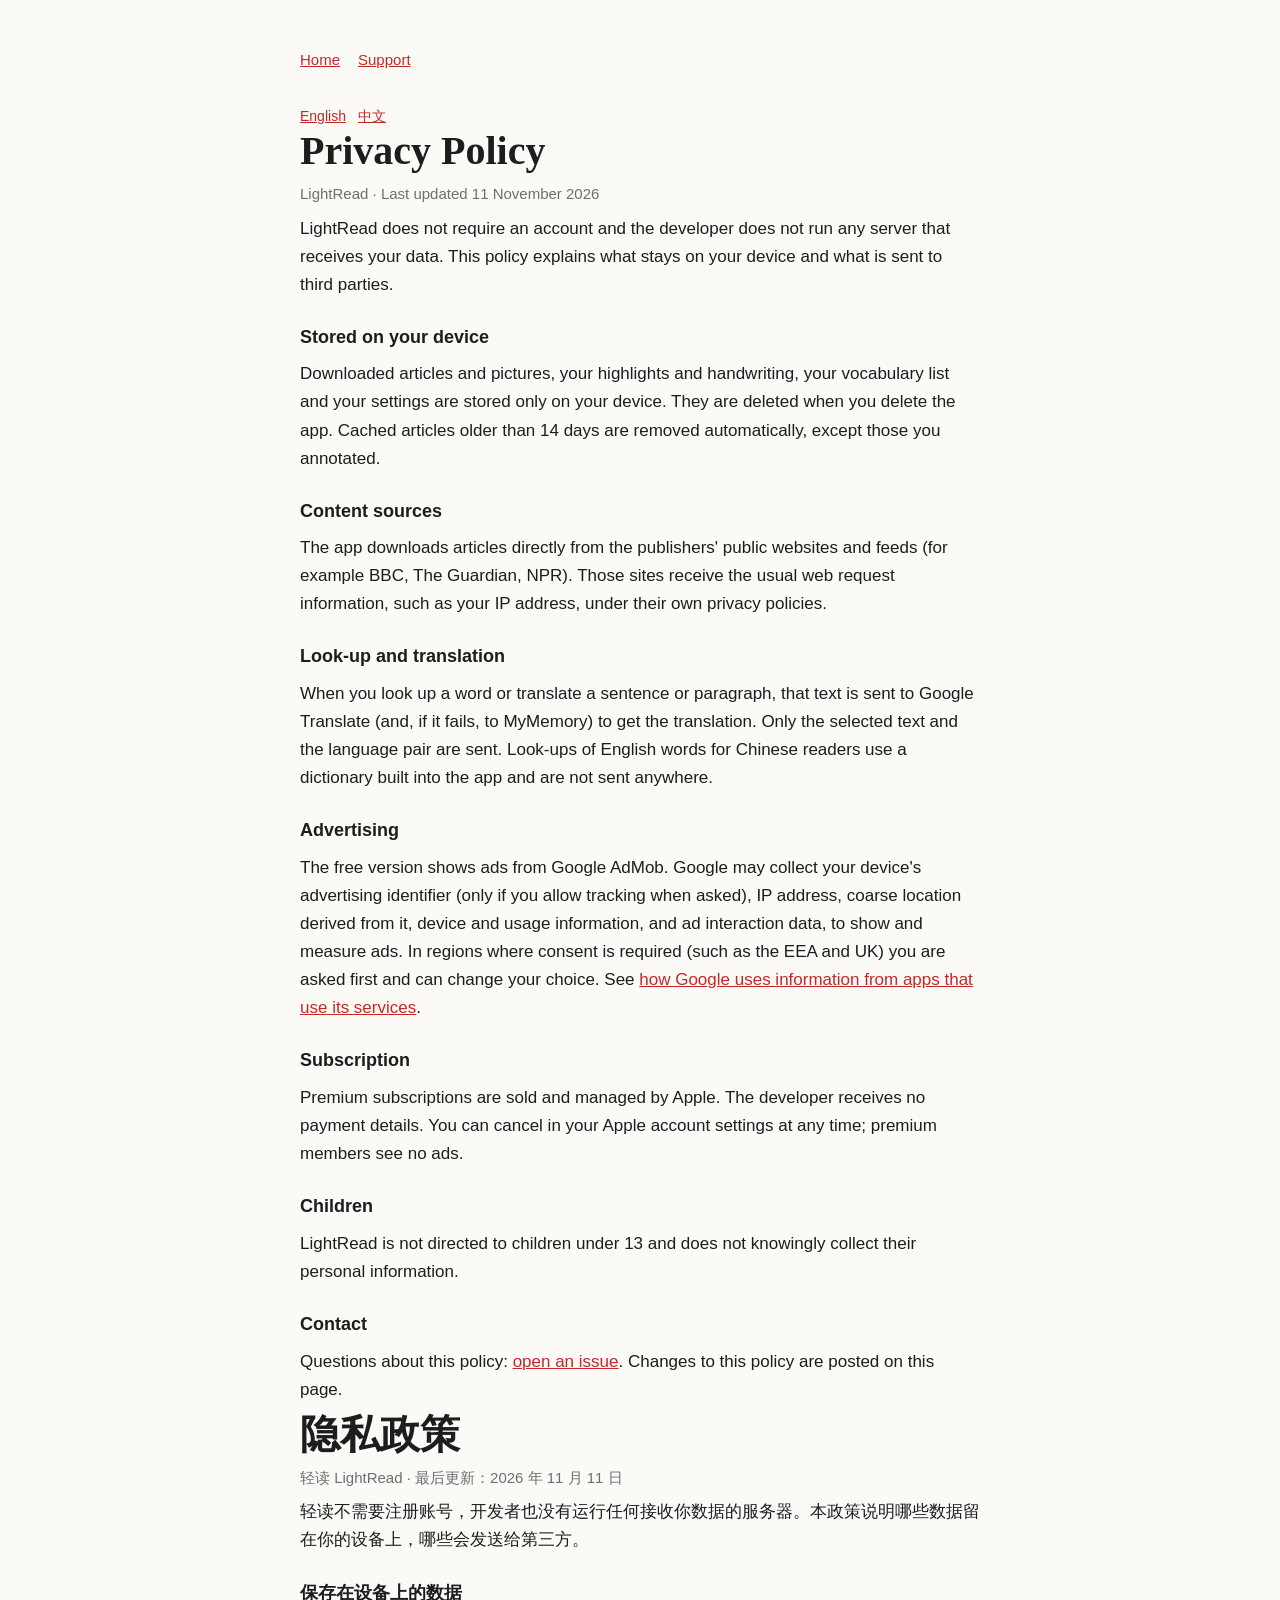
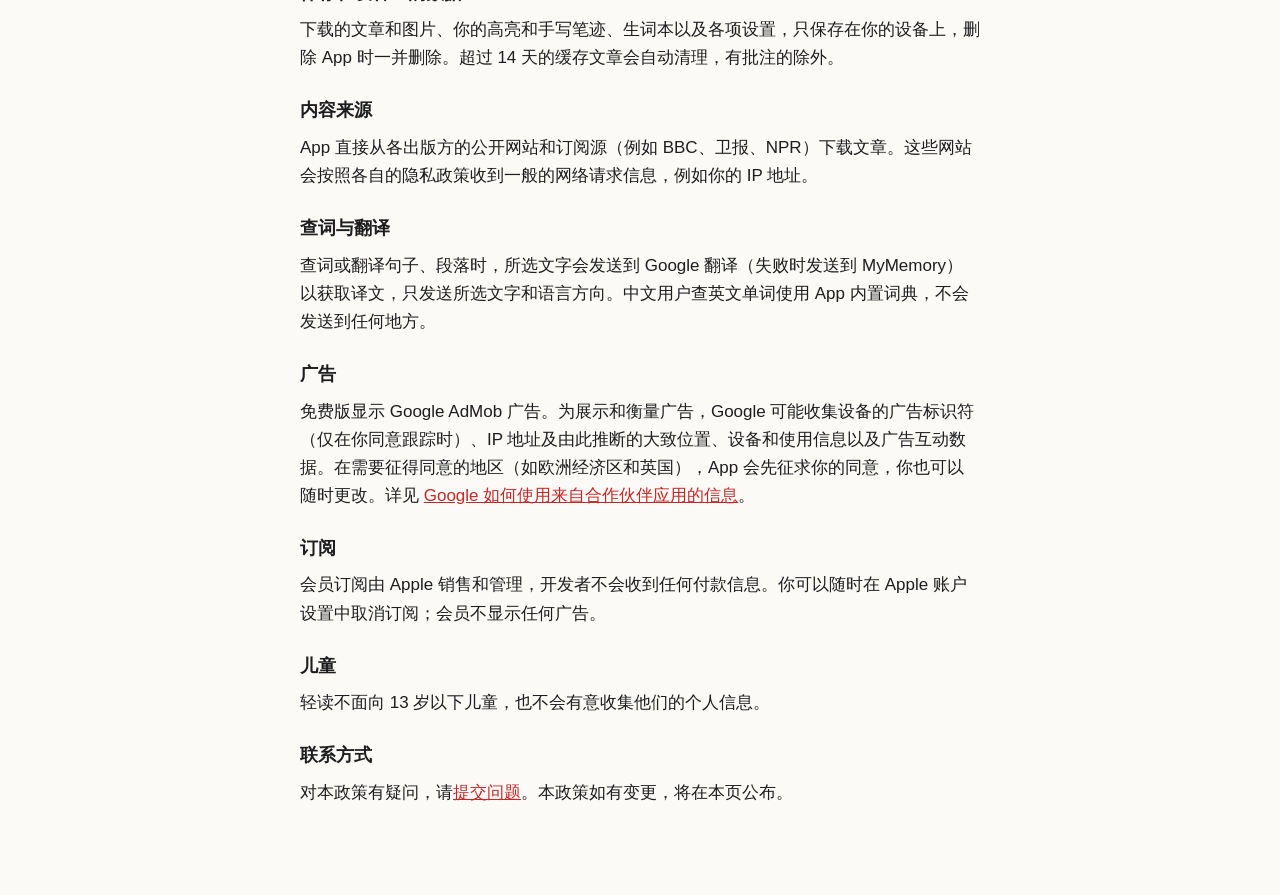
==== lightread/privacy.html @ b967f37e "LightRead site: privacy policy, support page, app-ads.txt Co-Authored-By: Claude Opus 5.5 <noreply@a" ====
<!doctype html><html lang="en"><head><meta charset="utf-8"><meta name="viewport" content="width=device-width,initial-scale=1">
<title>LightRead Privacy Policy</title><link rel="stylesheet" href="/style.css"></head><body><main>
<nav><a href="/">Home</a><a href="/lightread/support.html">Support</a></nav>
<div class="lang"><a href="#en">English</a><a href="#zh">中文</a></div>
<h1 id="en">Privacy Policy</h1><p class="muted">LightRead · Last updated 11 November 2026</p>
<p>LightRead does not require an account and the developer does not run any server that receives your data. This policy explains what stays on your device and what is sent to third parties.</p>
<h3>Stored on your device</h3>
<p>Downloaded articles and pictures, your highlights and handwriting, your vocabulary list and your settings are stored only on your device. They are deleted when you delete the app. Cached articles older than 14 days are removed automatically, except those you annotated.</p>
<h3>Content sources</h3>
<p>The app downloads articles directly from the publishers' public websites and feeds (for example BBC, The Guardian, NPR). Those sites receive the usual web request information, such as your IP address, under their own privacy policies.</p>
<h3>Look-up and translation</h3>
<p>When you look up a word or translate a sentence or paragraph, that text is sent to Google Translate (and, if it fails, to MyMemory) to get the translation. Only the selected text and the language pair are sent. Look-ups of English words for Chinese readers use a dictionary built into the app and are not sent anywhere.</p>
<h3>Advertising</h3>
<p>The free version shows ads from Google AdMob. Google may collect your device's advertising identifier (only if you allow tracking when asked), IP address, coarse location derived from it, device and usage information, and ad interaction data, to show and measure ads. In regions where consent is required (such as the EEA and UK) you are asked first and can change your choice. See <a href="https://policies.google.com/technologies/partner-sites">how Google uses information from apps that use its services</a>.</p>
<h3>Subscription</h3>
<p>Premium subscriptions are sold and managed by Apple. The developer receives no payment details. You can cancel in your Apple account settings at any time; premium members see no ads.</p>
<h3>Children</h3>
<p>LightRead is not directed to children under 13 and does not knowingly collect their personal information.</p>
<h3>Contact</h3>
<p>Questions about this policy: <a href="https://github.com/bg4hsi/bg4hsi.github.io/issues">open an issue</a>. Changes to this policy are posted on this page.</p>

<h1 id="zh">隐私政策</h1><p class="muted">轻读 LightRead · 最后更新：2026 年 11 月 11 日</p>
<p>轻读不需要注册账号，开发者也没有运行任何接收你数据的服务器。本政策说明哪些数据留在你的设备上，哪些会发送给第三方。</p>
<h3>保存在设备上的数据</h3>
<p>下载的文章和图片、你的高亮和手写笔迹、生词本以及各项设置，只保存在你的设备上，删除 App 时一并删除。超过 14 天的缓存文章会自动清理，有批注的除外。</p>
<h3>内容来源</h3>
<p>App 直接从各出版方的公开网站和订阅源（例如 BBC、卫报、NPR）下载文章。这些网站会按照各自的隐私政策收到一般的网络请求信息，例如你的 IP 地址。</p>
<h3>查词与翻译</h3>
<p>查词或翻译句子、段落时，所选文字会发送到 Google 翻译（失败时发送到 MyMemory）以获取译文，只发送所选文字和语言方向。中文用户查英文单词使用 App 内置词典，不会发送到任何地方。</p>
<h3>广告</h3>
<p>免费版显示 Google AdMob 广告。为展示和衡量广告，Google 可能收集设备的广告标识符（仅在你同意跟踪时）、IP 地址及由此推断的大致位置、设备和使用信息以及广告互动数据。在需要征得同意的地区（如欧洲经济区和英国），App 会先征求你的同意，你也可以随时更改。详见 <a href="https://policies.google.com/technologies/partner-sites">Google 如何使用来自合作伙伴应用的信息</a>。</p>
<h3>订阅</h3>
<p>会员订阅由 Apple 销售和管理，开发者不会收到任何付款信息。你可以随时在 Apple 账户设置中取消订阅；会员不显示任何广告。</p>
<h3>儿童</h3>
<p>轻读不面向 13 岁以下儿童，也不会有意收集他们的个人信息。</p>
<h3>联系方式</h3>
<p>对本政策有疑问，请<a href="https://github.com/bg4hsi/bg4hsi.github.io/issues">提交问题</a>。本政策如有变更，将在本页公布。</p>
</main></body></html>
---- style.css ----
:root{--bg:#fbfaf7;--fg:#1d1d1f;--muted:#6e6e73;--accent:#c62828;--rule:#e5e2dc}
@media (prefers-color-scheme:dark){:root{--bg:#111;--fg:#f2f2f2;--muted:#a1a1a6;--accent:#ef5350;--rule:#2c2c2e}}
*{box-sizing:border-box}body{margin:0;background:var(--bg);color:var(--fg);font:17px/1.65 -apple-system,BlinkMacSystemFont,"Helvetica Neue","PingFang SC",sans-serif}
main{max-width:720px;margin:0 auto;padding:48px 20px 80px}
h1{font-family:Georgia,"Songti SC",serif;font-size:40px;line-height:1.15;margin:0 0 6px}
h2{font-family:Georgia,"Songti SC",serif;font-size:24px;margin:40px 0 8px;border-top:4px solid var(--accent);padding-top:14px}
h3{font-size:18px;margin:24px 0 4px}p,li{margin:8px 0}.muted{color:var(--muted);font-size:15px}
a{color:var(--accent)}nav{display:flex;gap:18px;font-size:15px;margin-bottom:32px}
.lang{display:flex;gap:12px;font-size:14px}
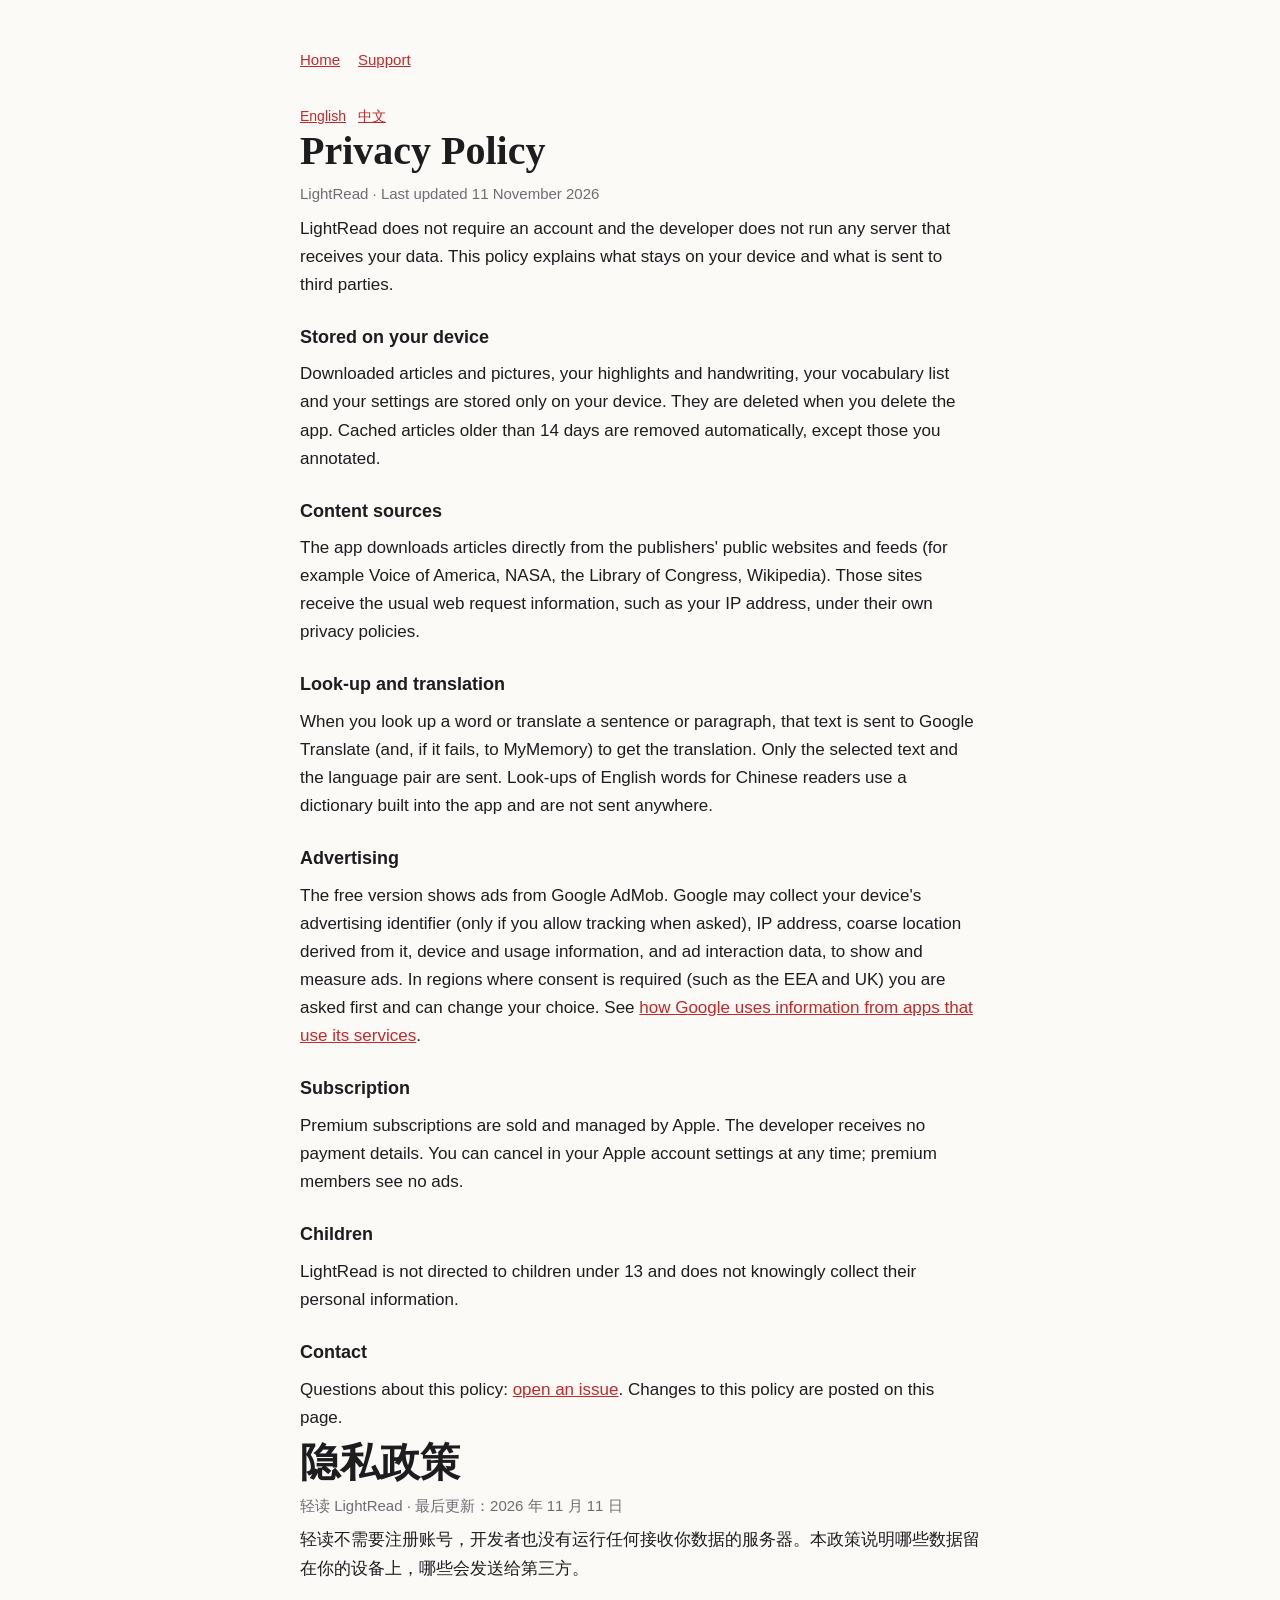
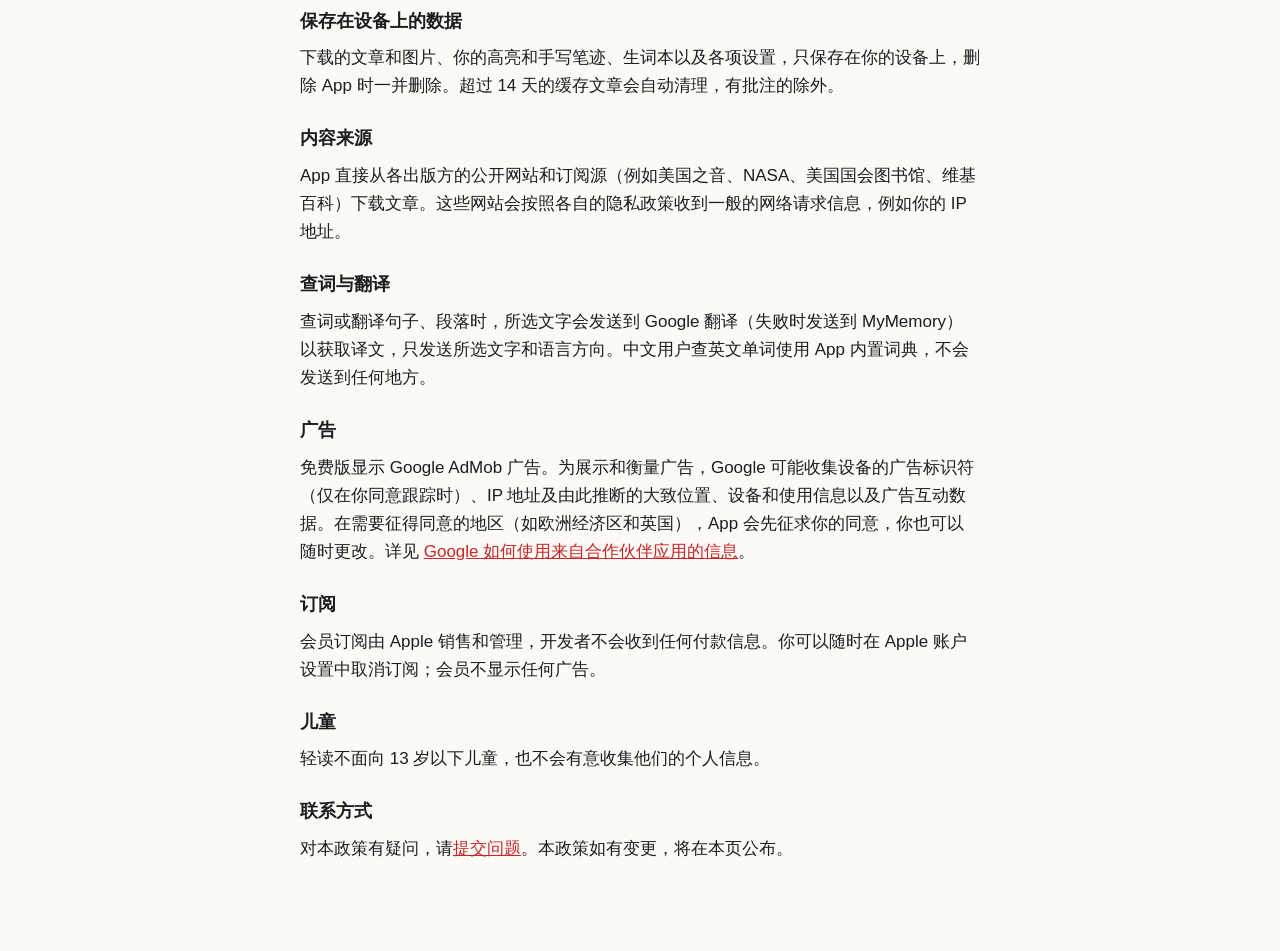
==== commit 2cd77b6b: "Privacy policy: current content sources Co-Authored-By: Claude Opus 5.5 <noreply@anthropic.com>" ====
--- a/lightread/privacy.html
+++ b/lightread/privacy.html
@@ -7,7 +7,7 @@
 <h3>Stored on your device</h3>
 <p>Downloaded articles and pictures, your highlights and handwriting, your vocabulary list and your settings are stored only on your device. They are deleted when you delete the app. Cached articles older than 14 days are removed automatically, except those you annotated.</p>
 <h3>Content sources</h3>
-<p>The app downloads articles directly from the publishers' public websites and feeds (for example BBC, The Guardian, NPR). Those sites receive the usual web request information, such as your IP address, under their own privacy policies.</p>
+<p>The app downloads articles directly from the publishers' public websites and feeds (for example Voice of America, NASA, the Library of Congress, Wikipedia). Those sites receive the usual web request information, such as your IP address, under their own privacy policies.</p>
 <h3>Look-up and translation</h3>
 <p>When you look up a word or translate a sentence or paragraph, that text is sent to Google Translate (and, if it fails, to MyMemory) to get the translation. Only the selected text and the language pair are sent. Look-ups of English words for Chinese readers use a dictionary built into the app and are not sent anywhere.</p>
 <h3>Advertising</h3>
@@ -24,7 +24,7 @@
 <h3>保存在设备上的数据</h3>
 <p>下载的文章和图片、你的高亮和手写笔迹、生词本以及各项设置，只保存在你的设备上，删除 App 时一并删除。超过 14 天的缓存文章会自动清理，有批注的除外。</p>
 <h3>内容来源</h3>
-<p>App 直接从各出版方的公开网站和订阅源（例如 BBC、卫报、NPR）下载文章。这些网站会按照各自的隐私政策收到一般的网络请求信息，例如你的 IP 地址。</p>
+<p>App 直接从各出版方的公开网站和订阅源（例如美国之音、NASA、美国国会图书馆、维基百科）下载文章。这些网站会按照各自的隐私政策收到一般的网络请求信息，例如你的 IP 地址。</p>
 <h3>查词与翻译</h3>
 <p>查词或翻译句子、段落时，所选文字会发送到 Google 翻译（失败时发送到 MyMemory）以获取译文，只发送所选文字和语言方向。中文用户查英文单词使用 App 内置词典，不会发送到任何地方。</p>
 <h3>广告</h3>
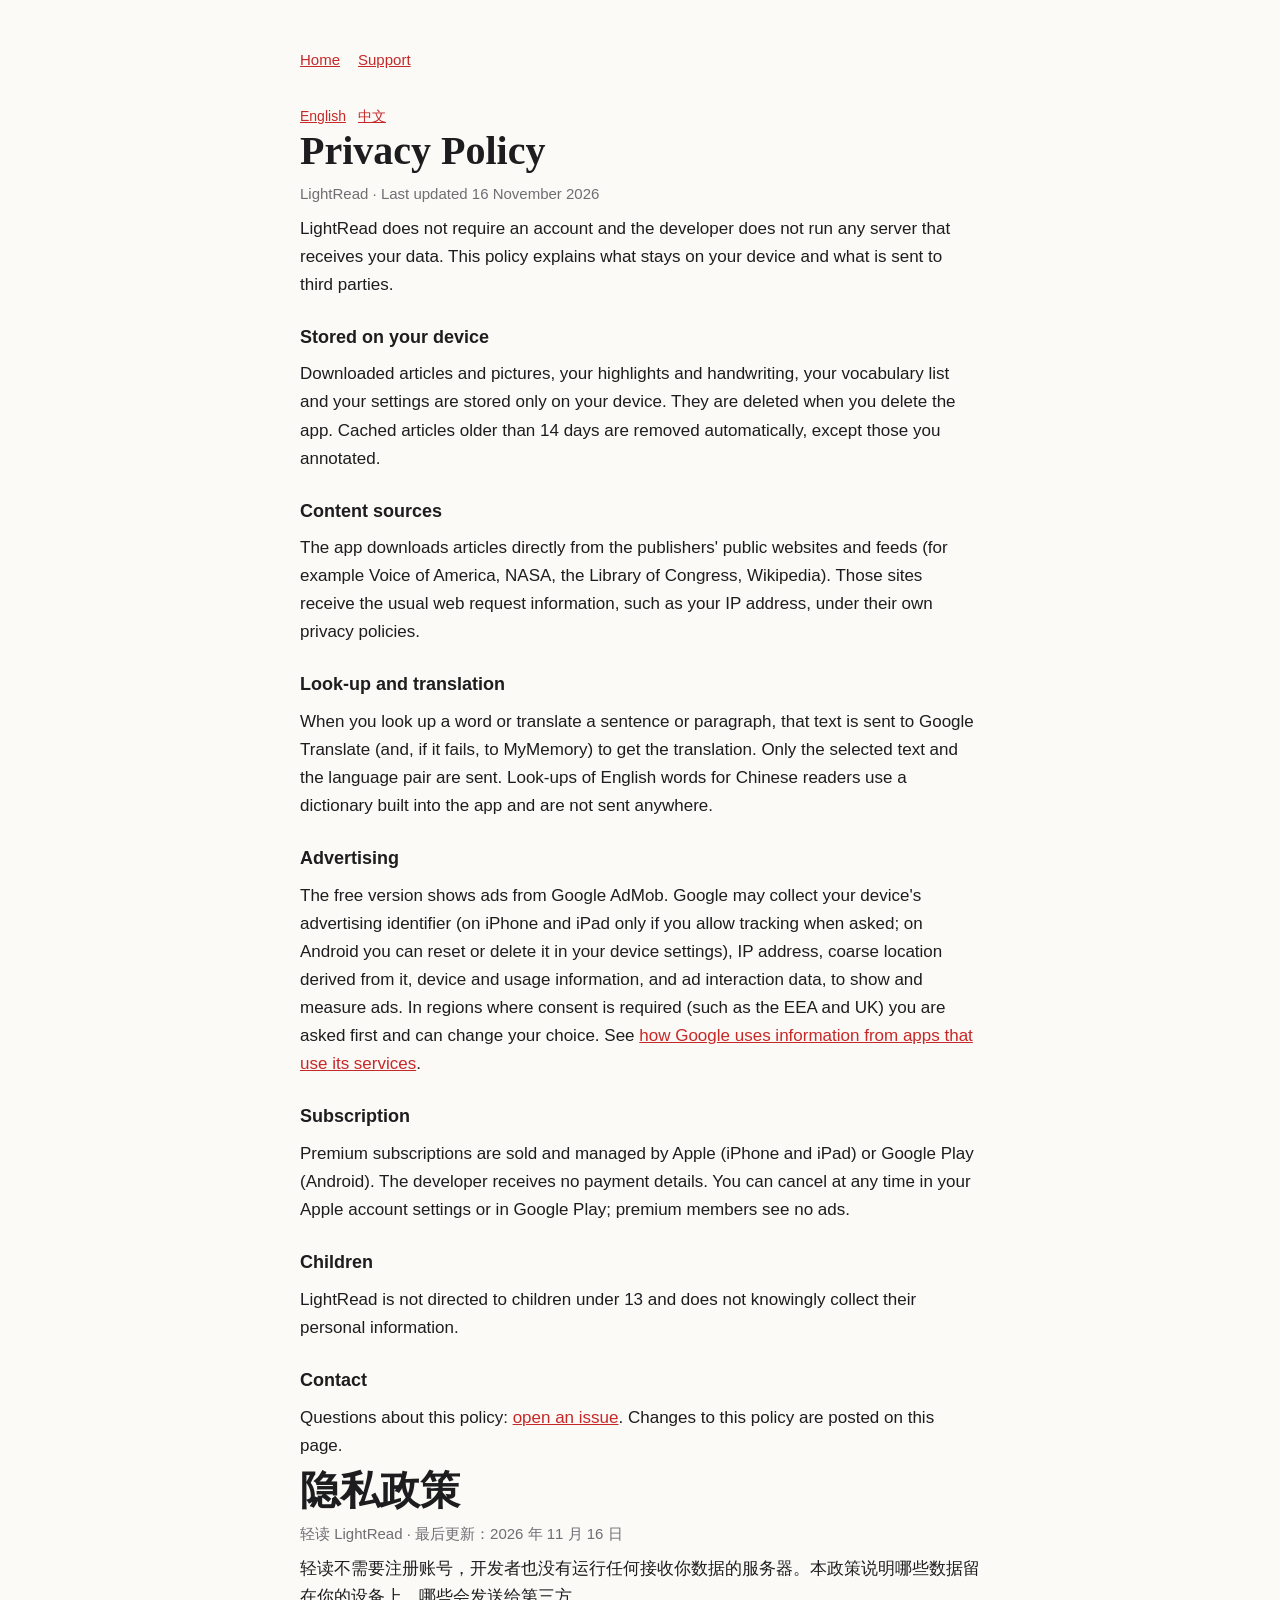
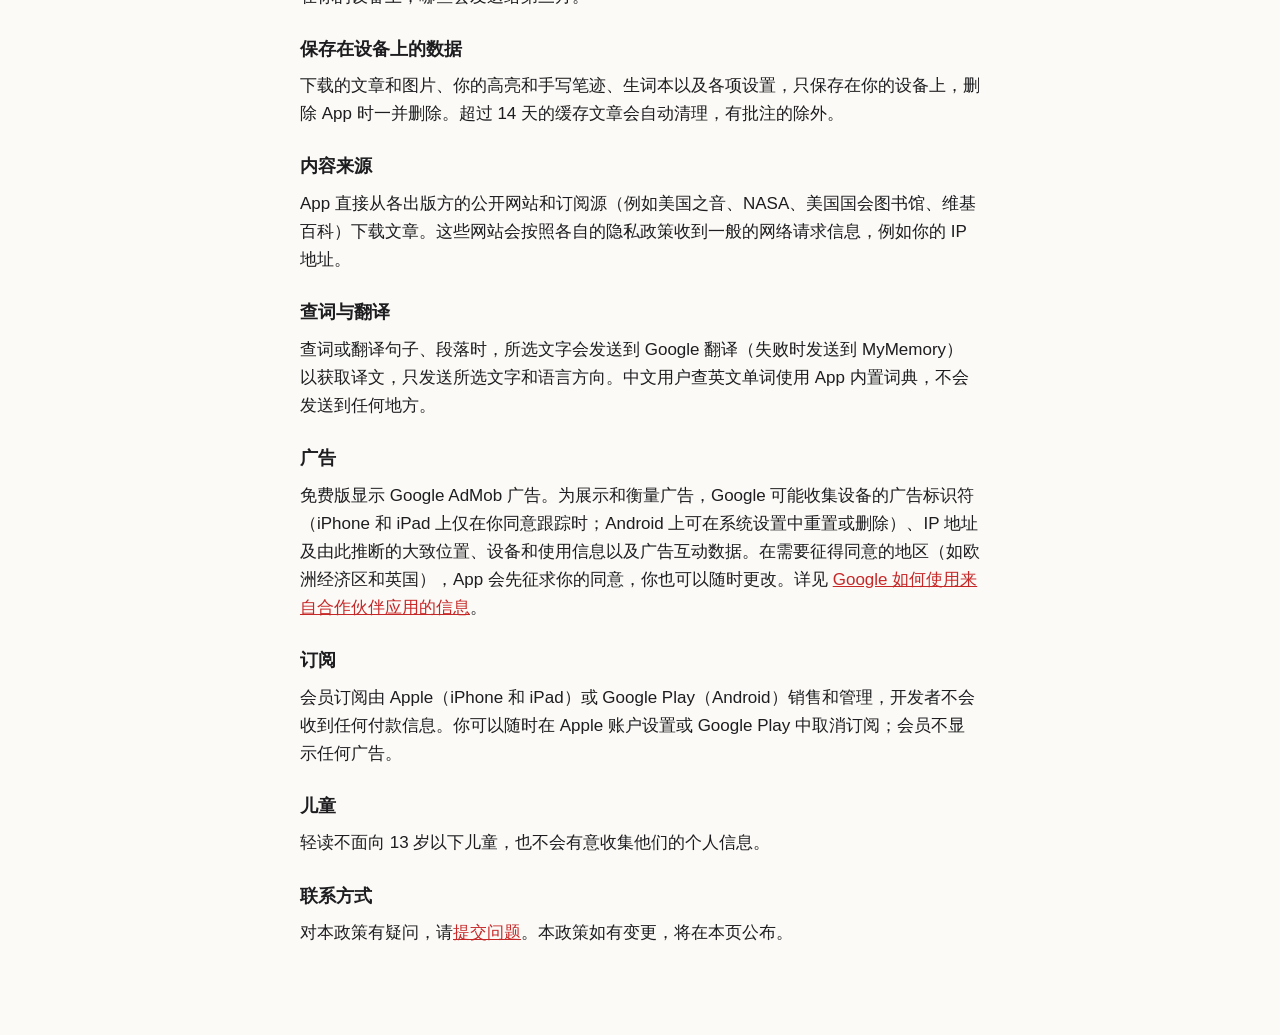
==== commit e43f5132: "LightRead privacy policy: cover Android (Google Play subscriptions, advertising ID) Co-Authored-By: " ====
--- a/lightread/privacy.html
+++ b/lightread/privacy.html
@@ -2,7 +2,7 @@
 <title>LightRead Privacy Policy</title><link rel="stylesheet" href="/style.css"></head><body><main>
 <nav><a href="/">Home</a><a href="/lightread/support.html">Support</a></nav>
 <div class="lang"><a href="#en">English</a><a href="#zh">中文</a></div>
-<h1 id="en">Privacy Policy</h1><p class="muted">LightRead · Last updated 11 November 2026</p>
+<h1 id="en">Privacy Policy</h1><p class="muted">LightRead · Last updated 16 November 2026</p>
 <p>LightRead does not require an account and the developer does not run any server that receives your data. This policy explains what stays on your device and what is sent to third parties.</p>
 <h3>Stored on your device</h3>
 <p>Downloaded articles and pictures, your highlights and handwriting, your vocabulary list and your settings are stored only on your device. They are deleted when you delete the app. Cached articles older than 14 days are removed automatically, except those you annotated.</p>
@@ -11,15 +11,15 @@
 <h3>Look-up and translation</h3>
 <p>When you look up a word or translate a sentence or paragraph, that text is sent to Google Translate (and, if it fails, to MyMemory) to get the translation. Only the selected text and the language pair are sent. Look-ups of English words for Chinese readers use a dictionary built into the app and are not sent anywhere.</p>
 <h3>Advertising</h3>
-<p>The free version shows ads from Google AdMob. Google may collect your device's advertising identifier (only if you allow tracking when asked), IP address, coarse location derived from it, device and usage information, and ad interaction data, to show and measure ads. In regions where consent is required (such as the EEA and UK) you are asked first and can change your choice. See <a href="https://policies.google.com/technologies/partner-sites">how Google uses information from apps that use its services</a>.</p>
+<p>The free version shows ads from Google AdMob. Google may collect your device's advertising identifier (on iPhone and iPad only if you allow tracking when asked; on Android you can reset or delete it in your device settings), IP address, coarse location derived from it, device and usage information, and ad interaction data, to show and measure ads. In regions where consent is required (such as the EEA and UK) you are asked first and can change your choice. See <a href="https://policies.google.com/technologies/partner-sites">how Google uses information from apps that use its services</a>.</p>
 <h3>Subscription</h3>
-<p>Premium subscriptions are sold and managed by Apple. The developer receives no payment details. You can cancel in your Apple account settings at any time; premium members see no ads.</p>
+<p>Premium subscriptions are sold and managed by Apple (iPhone and iPad) or Google Play (Android). The developer receives no payment details. You can cancel at any time in your Apple account settings or in Google Play; premium members see no ads.</p>
 <h3>Children</h3>
 <p>LightRead is not directed to children under 13 and does not knowingly collect their personal information.</p>
 <h3>Contact</h3>
 <p>Questions about this policy: <a href="https://github.com/bg4hsi/bg4hsi.github.io/issues">open an issue</a>. Changes to this policy are posted on this page.</p>
 
-<h1 id="zh">隐私政策</h1><p class="muted">轻读 LightRead · 最后更新：2026 年 11 月 11 日</p>
+<h1 id="zh">隐私政策</h1><p class="muted">轻读 LightRead · 最后更新：2026 年 11 月 16 日</p>
 <p>轻读不需要注册账号，开发者也没有运行任何接收你数据的服务器。本政策说明哪些数据留在你的设备上，哪些会发送给第三方。</p>
 <h3>保存在设备上的数据</h3>
 <p>下载的文章和图片、你的高亮和手写笔迹、生词本以及各项设置，只保存在你的设备上，删除 App 时一并删除。超过 14 天的缓存文章会自动清理，有批注的除外。</p>
@@ -28,9 +28,9 @@
 <h3>查词与翻译</h3>
 <p>查词或翻译句子、段落时，所选文字会发送到 Google 翻译（失败时发送到 MyMemory）以获取译文，只发送所选文字和语言方向。中文用户查英文单词使用 App 内置词典，不会发送到任何地方。</p>
 <h3>广告</h3>
-<p>免费版显示 Google AdMob 广告。为展示和衡量广告，Google 可能收集设备的广告标识符（仅在你同意跟踪时）、IP 地址及由此推断的大致位置、设备和使用信息以及广告互动数据。在需要征得同意的地区（如欧洲经济区和英国），App 会先征求你的同意，你也可以随时更改。详见 <a href="https://policies.google.com/technologies/partner-sites">Google 如何使用来自合作伙伴应用的信息</a>。</p>
+<p>免费版显示 Google AdMob 广告。为展示和衡量广告，Google 可能收集设备的广告标识符（iPhone 和 iPad 上仅在你同意跟踪时；Android 上可在系统设置中重置或删除）、IP 地址及由此推断的大致位置、设备和使用信息以及广告互动数据。在需要征得同意的地区（如欧洲经济区和英国），App 会先征求你的同意，你也可以随时更改。详见 <a href="https://policies.google.com/technologies/partner-sites">Google 如何使用来自合作伙伴应用的信息</a>。</p>
 <h3>订阅</h3>
-<p>会员订阅由 Apple 销售和管理，开发者不会收到任何付款信息。你可以随时在 Apple 账户设置中取消订阅；会员不显示任何广告。</p>
+<p>会员订阅由 Apple（iPhone 和 iPad）或 Google Play（Android）销售和管理，开发者不会收到任何付款信息。你可以随时在 Apple 账户设置或 Google Play 中取消订阅；会员不显示任何广告。</p>
 <h3>儿童</h3>
 <p>轻读不面向 13 岁以下儿童，也不会有意收集他们的个人信息。</p>
 <h3>联系方式</h3>
